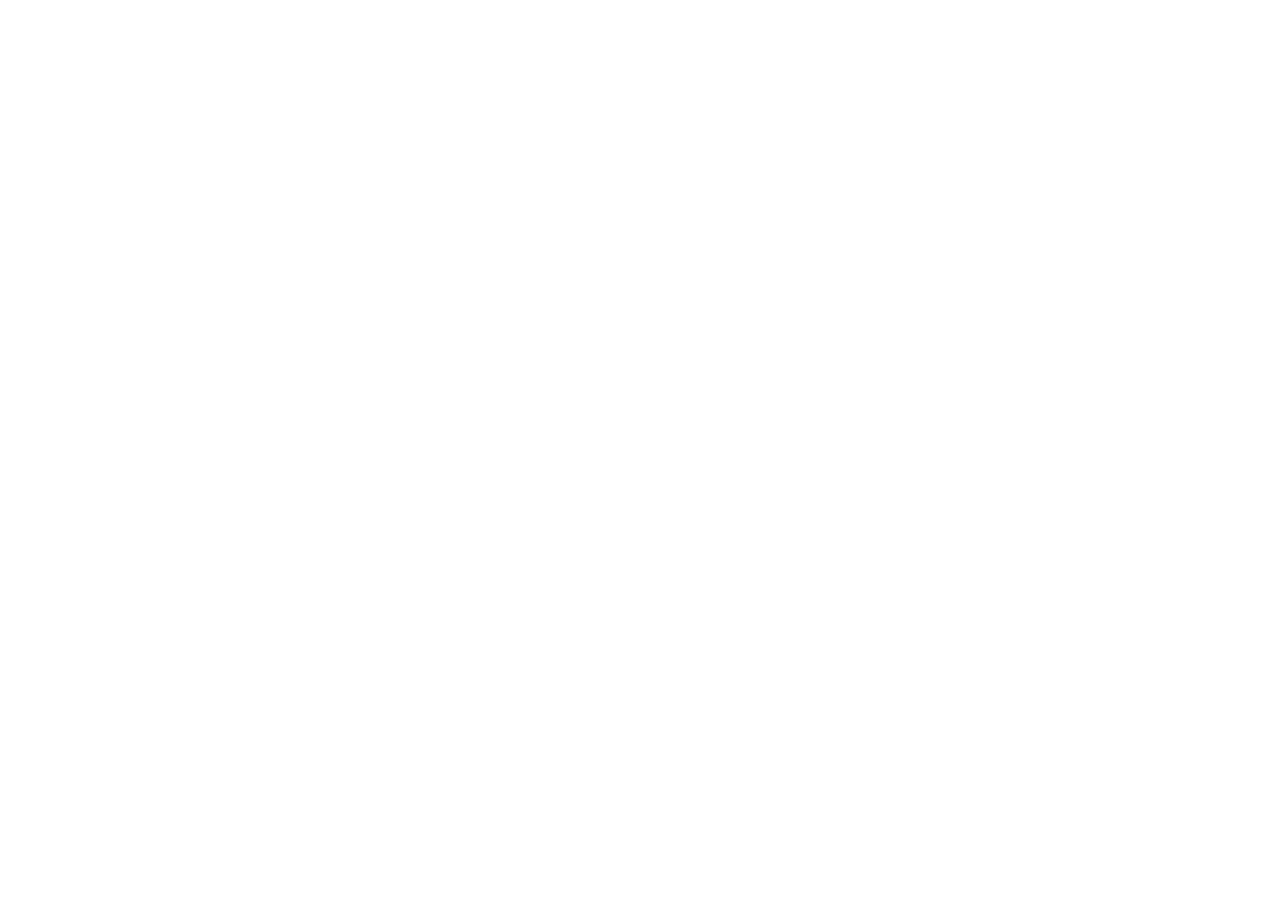
==== index.html @ 0f908fb2 "first commit" ====
<!DOCTYPE html>
<html lang="en">
<head>
    <meta charset="UTF-8">
    <meta name="viewport" content="width=device-width, initial-scale=1.0">
    <title>Week 2 Project</title>
</head>
<body>
    
</body>
</html>
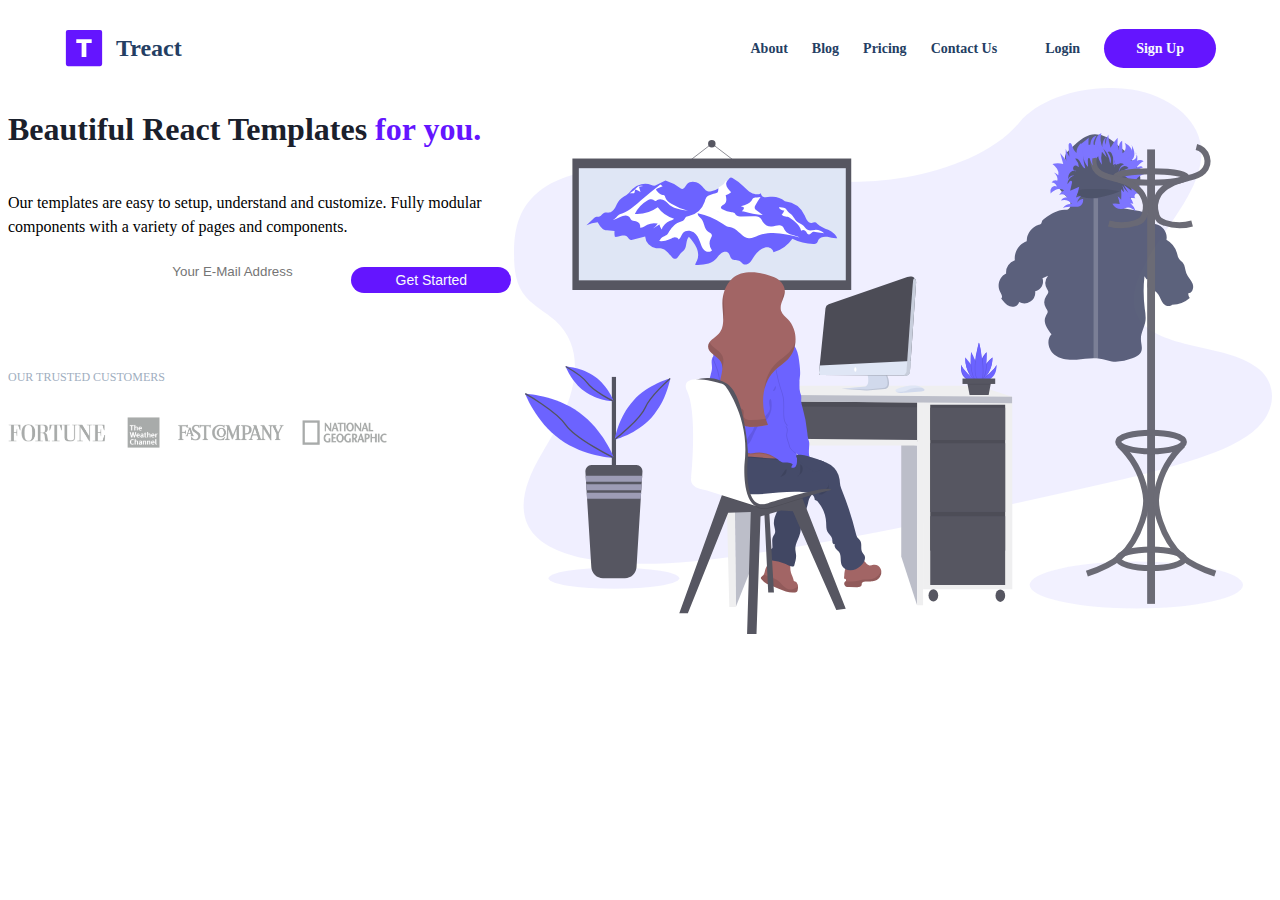
==== commit 3b3aa8f9: "lots of work"" ====
--- a/index.html
+++ b/index.html
@@ -4,8 +4,45 @@
     <meta charset="UTF-8">
     <meta name="viewport" content="width=device-width, initial-scale=1.0">
     <title>Week 2 Project</title>
-</head>
+    <link rel="stylesheet" href="style.css">
 <body>
-    
+<div id="root">
+    <section id="landing">
+        <nav>
+            <div class="nav__container">
+            <a class="logo"><img class="logo__img" src="./assets/Treact.svg">Treact</a>
+            <ul class="nav__links">
+                <li><a href="#" class="nav__link">About</a></li>
+                <li><a href="#" class="nav__link">Blog</a></li>
+                <li><a href="#" class="nav__link">Pricing</a></li>
+                <li><a href="#" class="nav__link">Contact Us</a></li>
+                <li><a href="#" class="nav__link nav__link--log">Login</a></li>
+                <li><a href="#" class="nav__link nav__link--sign">Sign Up</a></li>
+            </ul>
+            </div>
+        </nav>
+        <div class="first__container">
+            <div class="first__container--columns">
+            <div class="first__container-left">
+                <div class="row__one">
+                <h1> Beautiful React Templates <span class="blue-text">for you.</span> </h1>
+                <p class="first__description">  Our templates are easy to setup, understand and customize. Fully modular components with a variety of pages and components.</p>
+                </div>
+                <div class="first__sign-up">
+                <input type="text" placeholder="Your E-Mail Address">
+                <button>Get Started</button>
+                </div>
+                <div class="partners">
+                <p class="customers">OUR TRUSTED CUSTOMERS</p>
+                <img class="brands" src="./assets/customers.png" alt="Our Customers">
+                    </div>
+                </div>
+                <div class="first__container-right">
+                <img class="office" src="./assets/office.svg" alt="Office Graphic">
+                </div>   
+            </div>
+        </div>    
+    </section>
+</div>    
 </body>
 </html>--- a/style.css
+++ b/style.css
@@ -0,0 +1,197 @@
+*{
+    line-height: 24px;
+    text-size-adjust: 100%;
+    tab-size: 4;
+    box-sizing: border-box;
+    border: 0px solid rgb(226, 232, 240);
+}
+
+html{
+    scroll-behavior: smooth;
+}
+
+nav{
+    max-width: 1280px;
+    height: 80px;
+    display: flex;
+}
+
+.blue-text{
+    color: rgb(100, 21, 255) ;
+}
+
+.p{
+    display: block;
+    margin-block-start: 1em;
+    margin-block-end: 1em;
+    margin-inline-start: 0px;
+    margin-inline-end: 0px;
+}
+
+/* NAV BAR */
+
+ .logo{
+    font-size: 24px;
+    font-weight: bold;
+    display: flex;
+    align-items: center;
+    justify-content: space-between;
+    color: rgb(36, 62, 99)
+ }
+
+.logo__img {
+    width: 40px;
+    margin-right: 12px;
+}
+
+ul{
+    display: flex;
+}
+
+li{
+    list-style-type: none;
+}
+
+.nav__container{
+    width: 100%;
+    max-width: 1200px;
+    padding: 0 24px;
+    display: flex;
+    justify-content: space-between;
+    align-items: center;
+    margin: 0 auto;
+}
+
+.nav__link{
+    margin-left: 24px;
+    line-height: 21px;
+    text-decoration: none;
+    font-size: 14px;
+    color: rgb(36, 62, 99);
+    font-weight: bold;
+    padding-bottom: 4px;
+}
+
+.nav__link--log{
+    margin-left: 48px;
+    margin-right: 24px;
+
+}
+
+
+.nav__link--sign{
+    background-color: rgb(100, 21, 255);
+    color: rgb(247, 250, 252);
+    padding: 12px 32px;
+    font-size: 14px;
+    border-radius: 9999px;
+    border: none;
+    margin-left: 0;
+}
+
+/* First Container */
+
+.first__container{
+    position: relative;
+    display: flex;
+
+}
+
+.first__container--columns{
+    margin-left: auto;
+    margin-right: auto;
+    display: flex;
+    max-width: 1280px;
+}
+
+.first__container-left{
+    width: 40%;
+    position: relative;
+    margin-left: auto;
+    margin-right: auto;
+    text-align: left;
+
+}
+
+.row__one{
+    width: 100%;
+    max-width: 1280px;
+    margin: 0 auto;
+    display: flex;
+    flex-direction: column;
+}
+
+h1{
+    font-weight: 700;
+    line-height: 1.25;
+    color: rgb(26, 32, 44);
+}
+
+.first__description{
+    margin-top: 1.25rem;
+    margin-bottom: 1.25rem;
+}
+
+.first__sign-up{
+    position: relative;
+    margin-left: auto;
+    margin-right: auto;
+    max-width: 28rem;
+    text-align: center;
+    border: 1px solid rgb(118, 118, 118,);
+}
+
+.input{
+    width: 100%;
+    border-radius: 9999px;
+    border-width: 2px;
+    padding-left: 2rem;
+    font-weight: 500;
+}
+
+button{
+    background-color: rgb(100, 21, 255);
+    color: rgb(247, 250, 252);
+    font-size: 14px;
+    border-radius: 9999px;
+    position: absolute;
+    margin-top: .5rem;
+    margin-bottom: .5rem;
+    width: 10rem;
+}
+
+.partners{
+    text-align: left;
+    margin-top: 5rem;
+}
+
+.customers{
+    font-size: .75rem;
+    color: rgb(160, 174, 192);
+}
+
+.brands{
+    margin-top: 1rem;
+    width: 75%;
+    opacity: .5;
+    max-width: 1280px;
+    height: auto;
+}
+
+.first__container-right{
+    width: 60%;
+    position: relative;
+    display: flex;
+    flex-direction: column;
+    justify-content: center;
+}
+
+.office{
+    width: 100%;
+    align-items: center;
+    justify-content: flex-end;
+}
+
+
+/*  FEATURES */
+
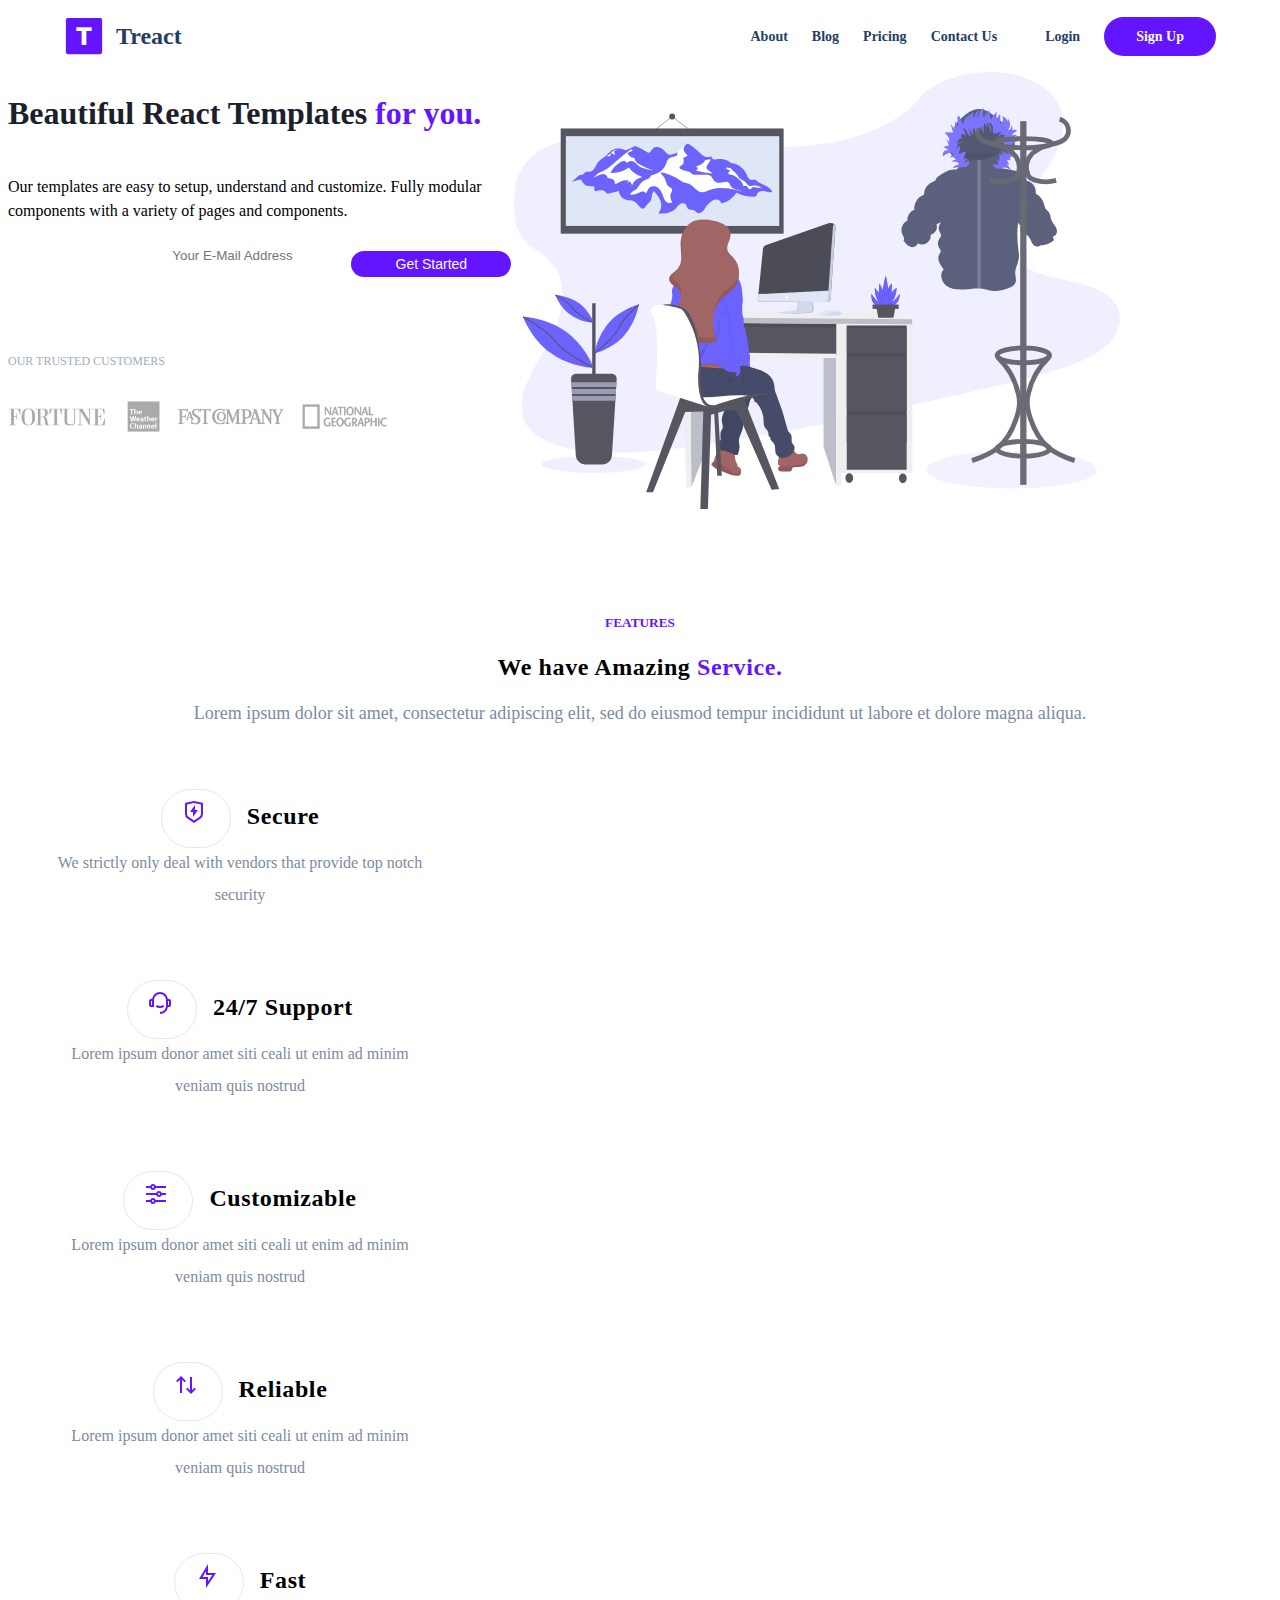
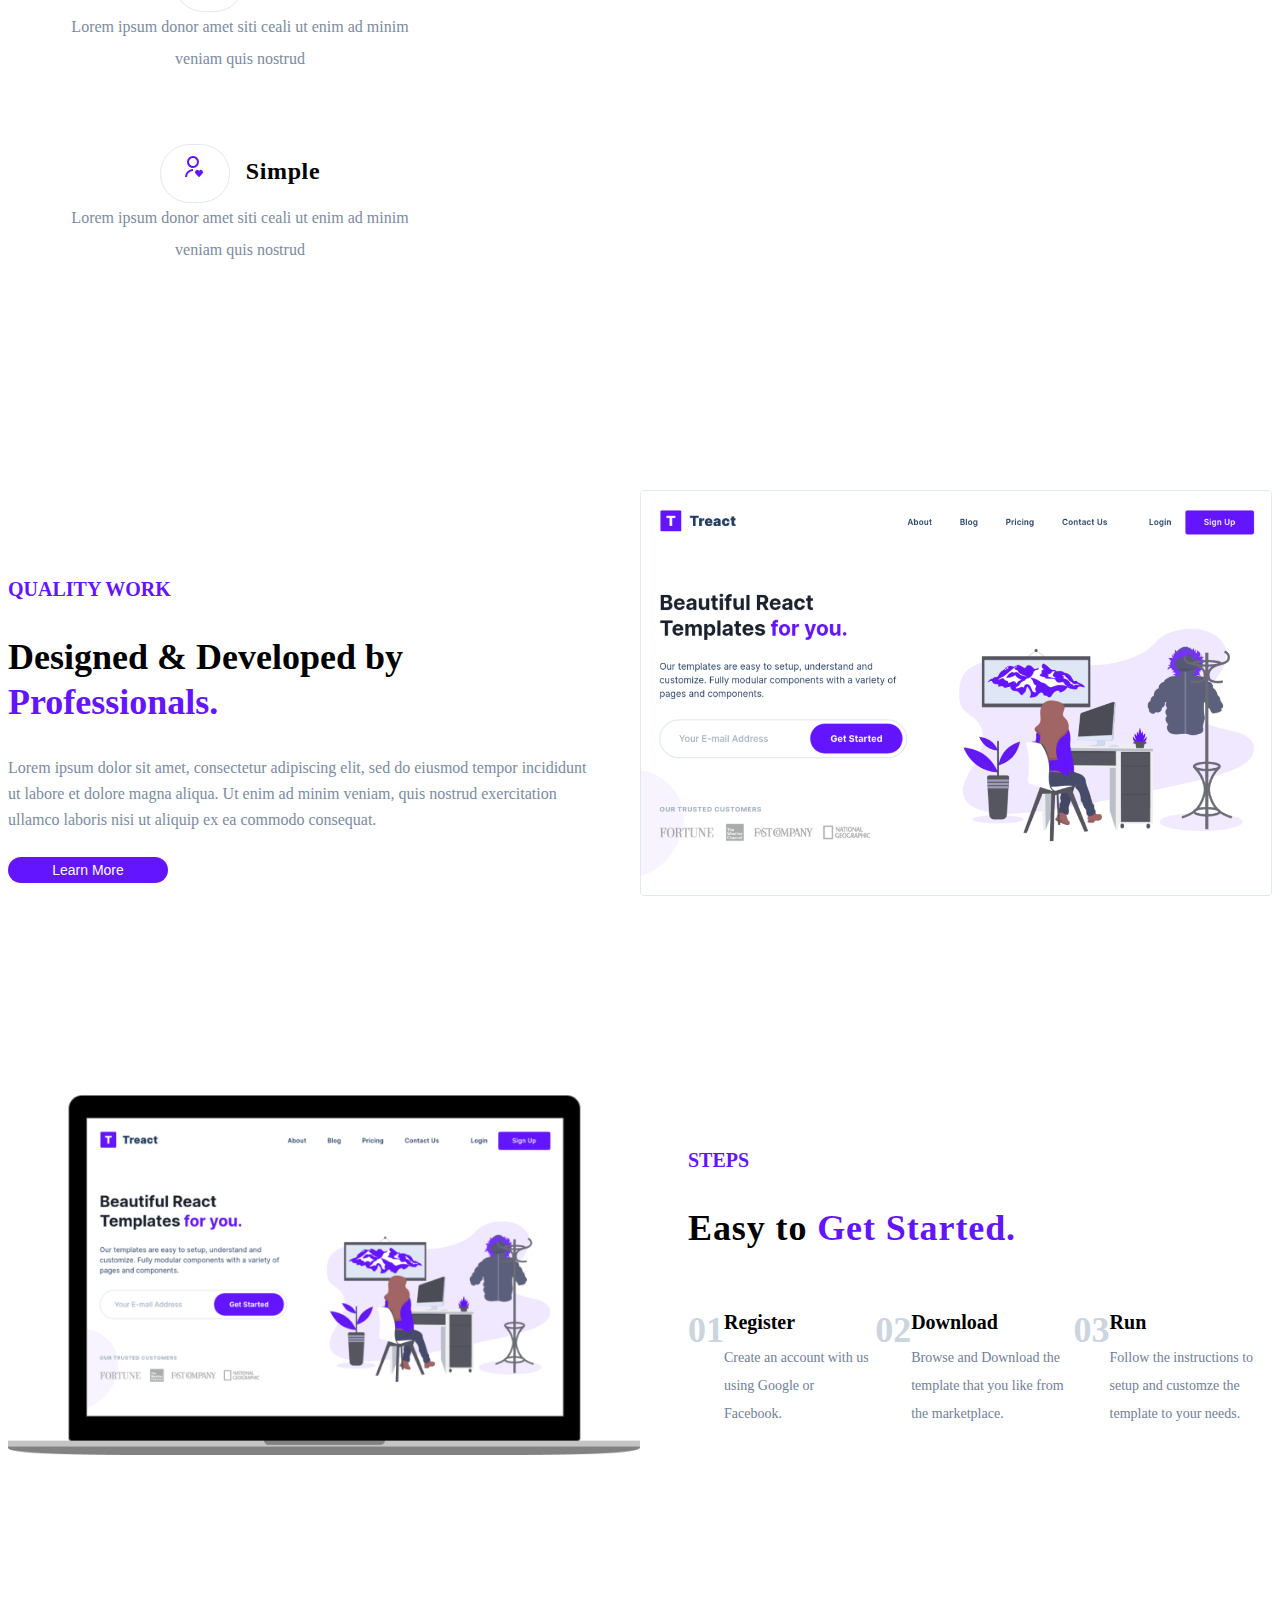
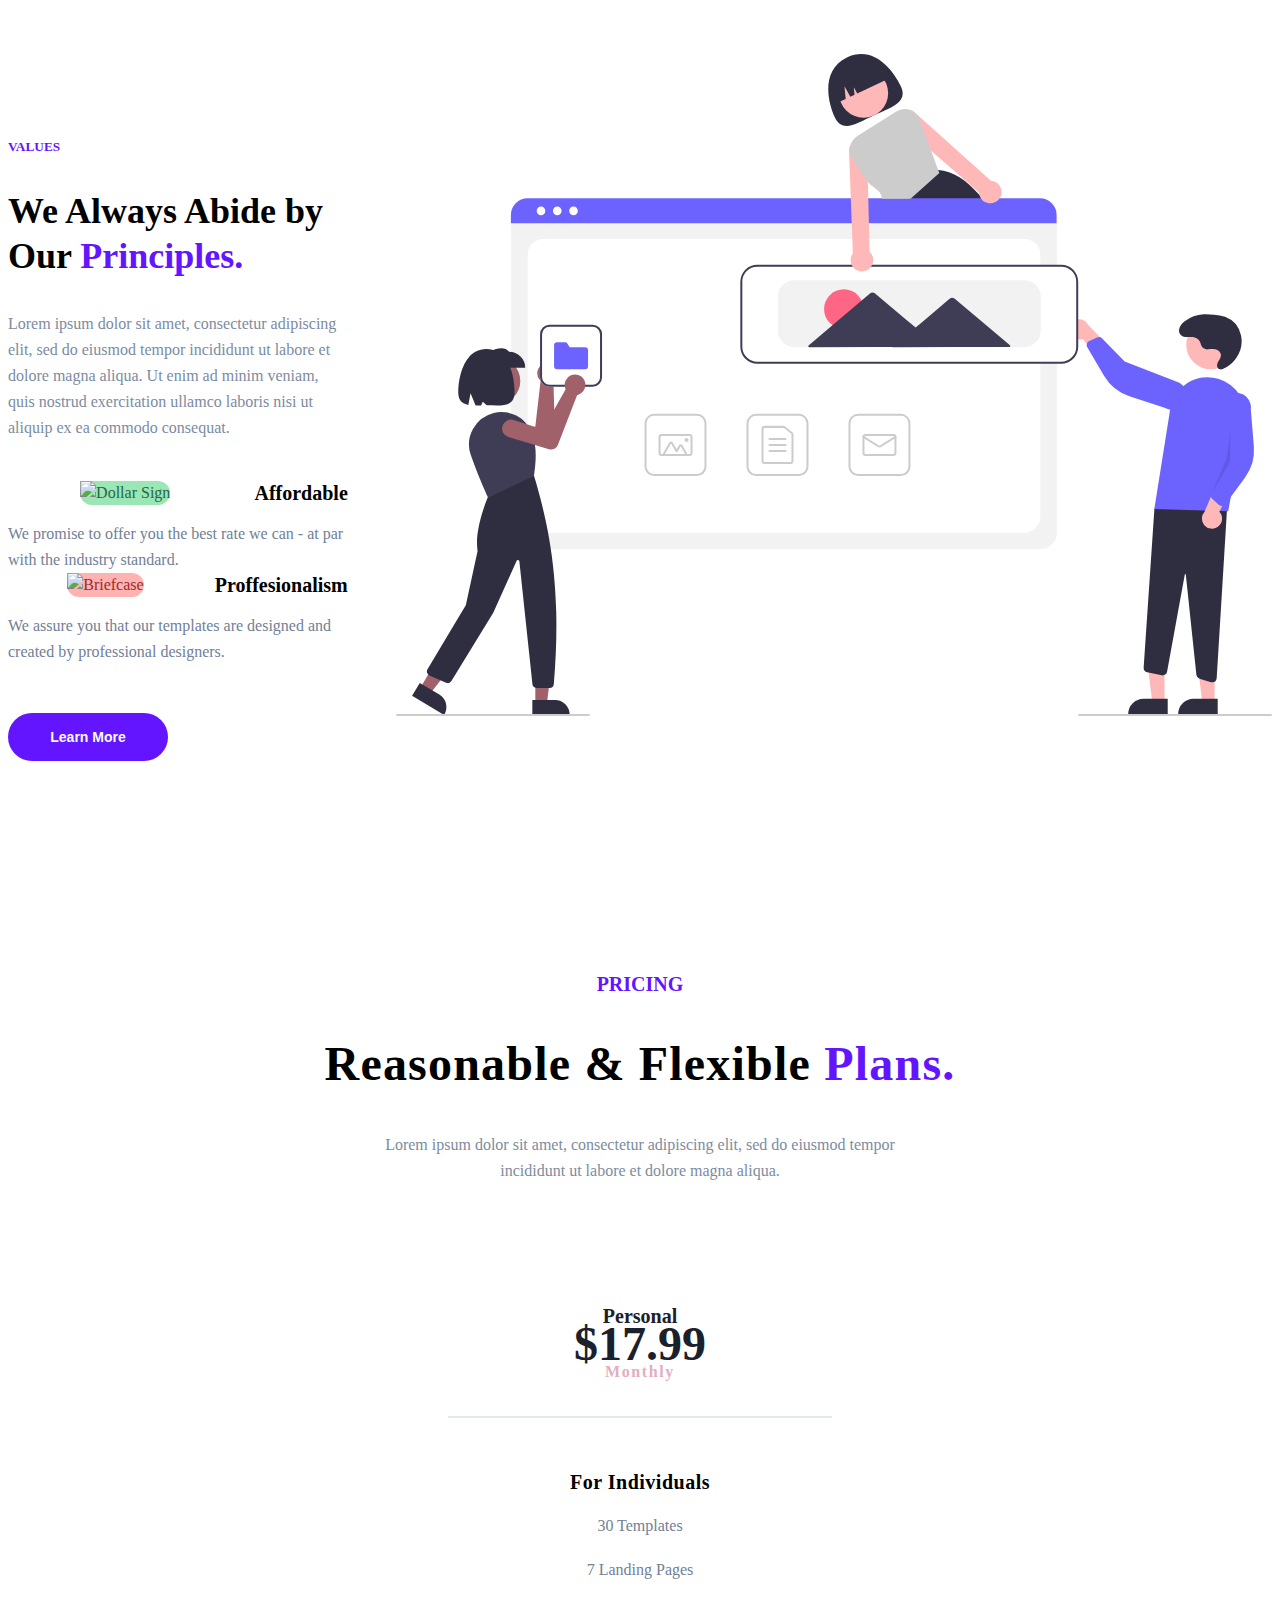
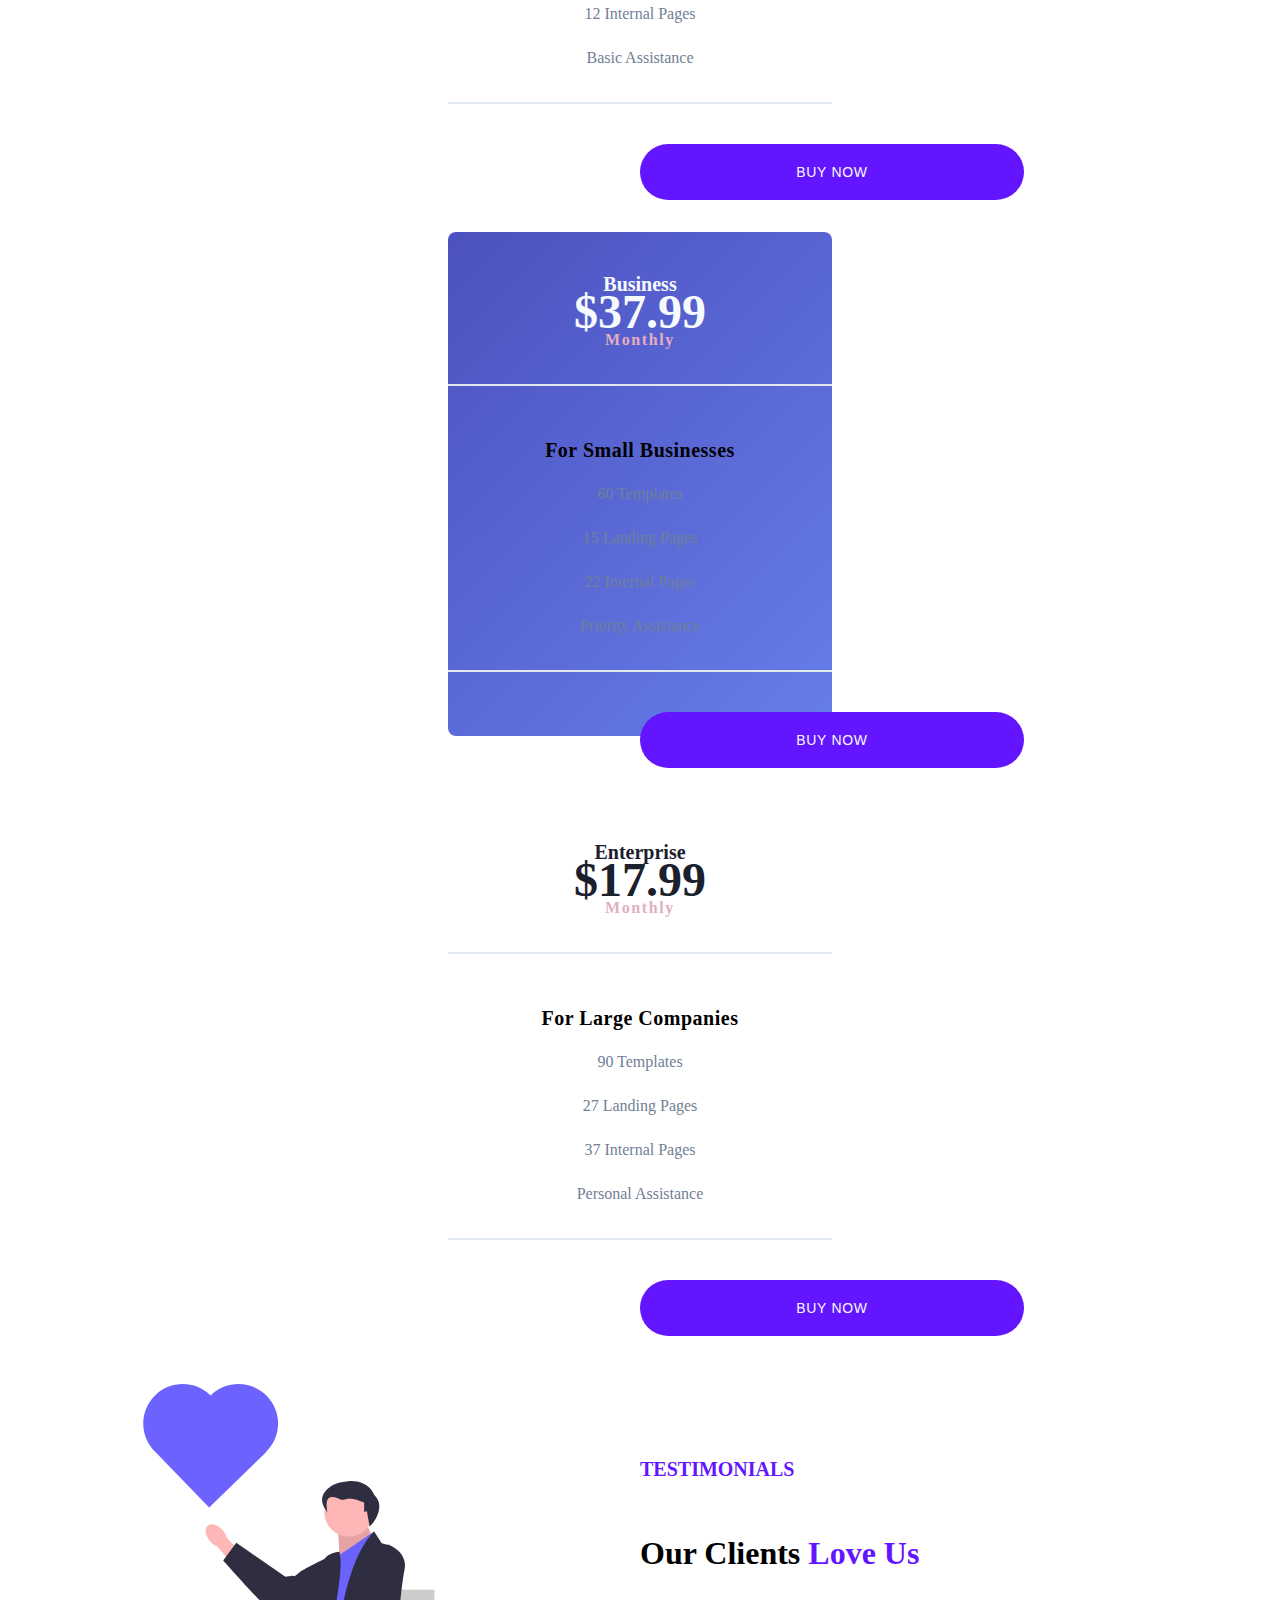
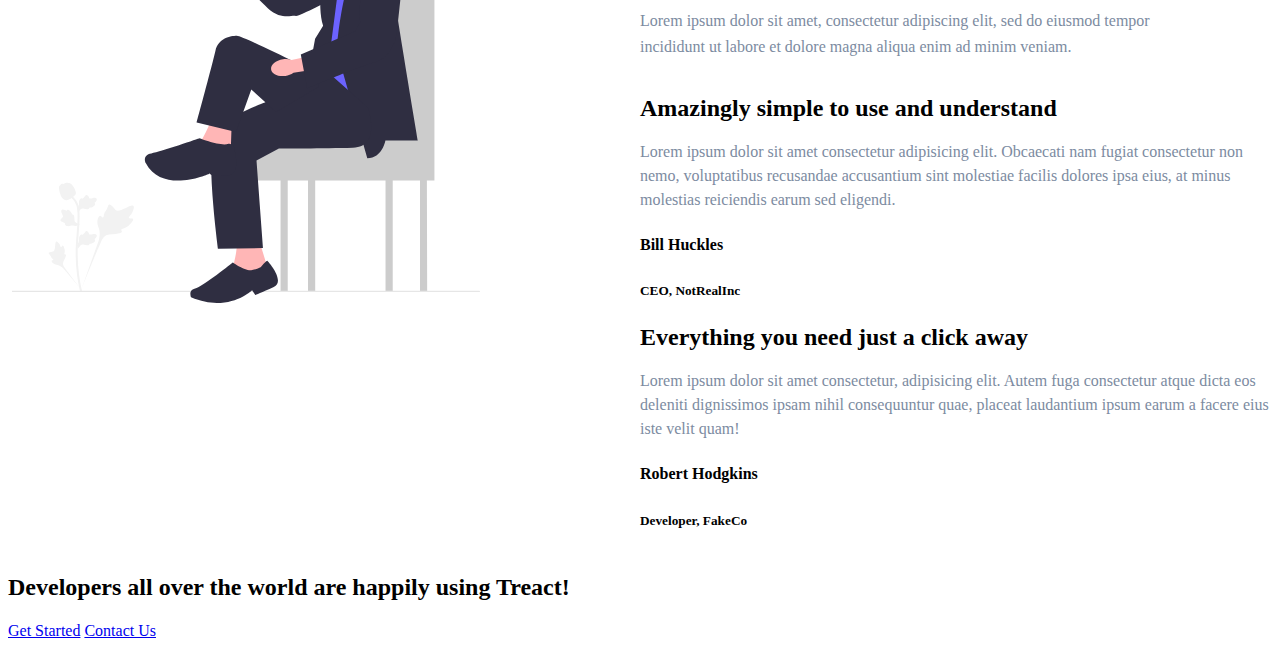
==== commit 68d97db2: "first-commit" ====
--- a/index.html
+++ b/index.html
@@ -5,6 +5,7 @@
     <meta name="viewport" content="width=device-width, initial-scale=1.0">
     <title>Week 2 Project</title>
     <link rel="stylesheet" href="style.css">
+    <script src="https://kit.fontawesome.com/c8e4d183c2.js" crossorigin="anonymous"></script>
 <body>
 <div id="root">
     <section id="landing">
@@ -21,7 +22,8 @@
             </ul>
             </div>
         </nav>
-        <div class="first__container">
+    </section>    
+    <div class="first__container">
             <div class="first__container--columns">
             <div class="first__container-left">
                 <div class="row__one">
@@ -36,13 +38,319 @@
                 <p class="customers">OUR TRUSTED CUSTOMERS</p>
                 <img class="brands" src="./assets/customers.png" alt="Our Customers">
                     </div>
-                </div>
-                <div class="first__container-right">
+            </div>
+            <div class="first__container-right">
                 <img class="office" src="./assets/office.svg" alt="Office Graphic">
-                </div>   
-            </div>
-        </div>    
-    </section>
+            </div>   
+            </div>
+        </div>   
+    <div class="features">
+            <div class="second__container">
+                <div class="second__container--columns">
+                    <h5 class="feat">FEATURES</h5>
+                    <h2 class="service">We have Amazing <span class="blue-text">Service.</span></h2>
+                    <p class="feat__desc">Lorem ipsum dolor sit amet, consectetur adipiscing elit, sed do eiusmod tempur incididunt ut labore et dolore magna aliqua. </p>
+                    <div class="second__container--vertical-spacer"></div>
+                    <div class="second__container--column">
+                        <div class="second__container--card">
+                            <span class="imgContainer">
+                                <img src="./assets/shield.svg">
+                            </span>
+                            <span class="txtContainer">
+                                <span class="title">Secure</span>
+                                <p class="description">
+                                    We strictly only deal with vendors that provide top notch security
+                                </p>
+                            </span>
+                        </div>
+                    </div>    
+                    <div class="second__container--column">
+                        <div class="second__container--card">
+                            <span class="imgContainer">
+                                <img src="./assets/support.svg">
+                            </span>
+                            <span class="txtContainer">
+                                <span class="title">24/7 Support</span>
+                                <p class="description">
+                                    Lorem ipsum donor amet siti ceali ut enim ad minim veniam quis nostrud
+                                 </p>
+                            </span>
+                        </div>
+                    </div>
+                    <div class="second__container--column">    
+                        <div class="second__container--card">
+                            <span class="imgContainer">
+                                <img src="./assets/icon.svg">
+                            </span>
+                            <span class="txtContainer">
+                                <span class="title">Customizable</span>
+                                <p class="description">
+                                    Lorem ipsum donor amet siti ceali ut enim ad minim veniam quis nostrud
+                                 </p>
+                            </span>
+                        </div>
+                    </div>
+                    <div class="second__container--column">
+                        <div class="second__container--card">
+                            <span class="imgContainer">
+                                <img src="./assets/reliable.svg">
+                            </span>
+                            <span class="txtContainer">
+                                <span class="title">Reliable</span>
+                                <p class="description">
+                                    Lorem ipsum donor amet siti ceali ut enim ad minim veniam quis nostrud
+                                 </p>
+                            </span>
+                        </div>
+                    </div>
+                    <div class="second__container--column">    
+                        <div class="second__container--card">
+                            <span class="imgContainer">
+                                <img src="./assets/fast.svg">
+                            </span>
+                            <span class="txtContainer">
+                                <span class="title">Fast</span>
+                                <p class="description">
+                                    Lorem ipsum donor amet siti ceali ut enim ad minim veniam quis nostrud
+                                 </p>
+                            </span>
+                        </div>
+                    </div>
+                    <div class="second__container--column">
+                        <div class="second__container--card">
+                            <span class="imgContainer">
+                                <img src="./assets/simple.svg">
+                            </span>
+                            <span class="txtContainer">
+                                <span class="title">Simple</span>
+                                <p class="description">
+                                    Lorem ipsum donor amet siti ceali ut enim ad minim veniam quis nostrud
+                                 </p>
+                            </span>
+                        </div>
+                    </div>
+            </div>
+        </div> 
+    </div>
+    <div class="third__container">
+        <div class="third__container--columns">
+            <div class="third__container--img--wrapper">
+                <img src="/assets/screen.png" class="third__container--img">
+            </div>
+            <div class="third__container--text">
+                <div class="third__column--text-content">
+                    <h5 class="work">QUALITY WORK</h5>
+                    <h2 class="designed">Designed & Developed by <span class="prof">Professionals.</span></h2>
+                    <p class="work__para">
+                        Lorem ipsum dolor sit amet, consectetur adipiscing elit, sed do eiusmod tempor incididunt ut labore et dolore magna aliqua. Ut enim ad minim veniam, quis nostrud exercitation ullamco laboris nisi ut aliquip ex ea commodo consequat.
+                    </p>
+                    <button class="work__button">Learn More</button>
+                </div>
+            </div>
+        </div>
+    </div>
+ <div class="fourth__container">
+    <div class="fourth__container--columns">
+        <div class="fourth__container--img--wrapper">
+            <img src="/assets/build.png" class="fourth__container--img">
+        </div>
+        <div class="fourth__container--text">
+            <div class="fourth__container--text-content">
+                <h5 class="steps">STEPS</h5>
+                <h2 class="started">Easy to <span class="get">Get Started.</span></h2>
+                <ul class="step__list">
+                    <li class="step__list-info">
+                        <div class="step__number">01</div>
+                        <div class="step__text">
+                            <div class="step__heading">Register</div>
+                            <p class="step__desc"> Create an account with us using Google or Facebook. 
+                            </p>
+                        </div>
+                    </li>
+                    <li class="step__list-info">
+                        <div class="step__number">02</div>
+                        <div class="step__text">
+                            <div class="step__heading">Download</div>
+                            <p class="step__desc"> Browse and Download the template that you like from the marketplace.
+                            </p>
+                        </div>
+                    </li>
+                    <li class="step__list-info">
+                        <div class="step__number">03</div>
+                        <div class="step__text">
+                            <div class="step__heading">Run</div>
+                            <p class="step__desc"> Follow the instructions to setup and customze the template to your needs.
+                            </p>
+                        </div>
+                    </li>
+                </ul>
+            </div>
+        </div>
+    </div>
+ </div>
+ <div class="fifth__container">
+    <div class="fifth__container--columns">
+        <div class="fifth__container--img--wrapper">
+            <div class="fifth__container--img">
+                <img src="./assets/website.svg" alt="Prototype App Layout">
+            </div>
+        </div>
+        <div class="fifth__container--text">
+            <div class="fifth__container--text-info">
+                <h5 class="value">VALUES</h5>
+                <h2 class="principles">We Always Abide by Our <span class="prin">Principles.</span></h2>
+                <p class="value__info">Lorem ipsum dolor sit amet, consectetur adipiscing elit, sed do eiusmod tempor incididunt ut labore et dolore magna aliqua. Ut enim ad minim veniam, quis nostrud exercitation ullamco laboris nisi ut aliquip ex ea commodo consequat.</p>
+                <div class="fifth__container--text-rows">
+                    <div class="affordable">
+                        <div class="affordable__bar">
+                            <div class="affordable__logo">
+                             <img src="" alt="Dollar Sign">
+                            </div>
+                          <div class="affordable__header">
+                            Affordable
+                          </div>
+                        </div>                   
+                        <div class="affordable__para">
+                        We promise to offer you the best rate we can - at par with the industry standard.
+                        </div>
+                    </div>
+                    <div class="professionalism">
+                        <div class="prof__bar">
+                            <div class="prof__logo">
+                             <img src="" alt="Briefcase">
+                            </div>
+                          <div class="prof__header">
+                            Proffesionalism
+                          </div>
+                        </div>                   
+                        <div class="prof__para">
+                        We assure you that our templates are designed and created by professional designers.
+                        </div>
+                    </div>
+                </div>
+                <a href="https://treact.owaiskhan.me/#"><button class="learn">Learn More</button></a>
+            </div>
+            </div>
+        </div>
+    </div>
+    <div class="sixth__container">
+        <div class="sixth__container--text">
+            <div class="sixth__container--header">
+                <h5 class="pricing">PRICING</h5>
+                <h2 class="plan">Reasonable & Flexible <span class="plans">Plans.</span></h2>
+                <p class="pricing__para">Lorem ipsum dolor sit amet, consectetur adipiscing elit, sed do eiusmod tempor incididunt ut labore et dolore magna aliqua.</p>
+            </div>
+            <div class="sixth__container--boxes">
+                <div class="sixth__container--personal">
+                    <div class="personal--highlight"></div>
+                    <div class="personal--price">
+                        <span class="name">Personal</span>
+                        <span class="price">$17.99</span>
+                        <span class="duration">Monthly</span>
+                    </div>
+                    <div class="personal--plan">
+                        <span class="feature mainFeature">For Individuals</span>
+                        <span class="feature">30 Templates</span>
+                        <span class="feature">7 Landing Pages</span>
+                        <span class="feature">12 Internal Pages</span>
+                        <span class="feature">Basic Assistance</span>
+                    </div>
+                    <div class="personal--buy">
+                    <button class="buy-now">BUY NOW</button>
+                    </div>
+                </div>
+                <div class="sixth__container--business">
+                    <div class="business--price">
+                        <span class="name">Business</span>
+                        <span class="price">$37.99</span>
+                        <span class="duration">Monthly</span>
+                    </div>
+                    <div class="business--plan">
+                        <span class="feature mainFeature">For Small Businesses</span>
+                        <span class="feature">60 Templates</span>
+                        <span class="feature">15 Landing Pages</span>
+                        <span class="feature">22 Internal Pages</span>
+                        <span class="feature">Priority Assistance</span>
+                    </div>
+                    <div class="business--buy">
+                    <button class="buy-now">BUY NOW</button>
+                    </div>
+                </div>
+                <div class="sixth__container--enterprise">
+                    <div class="enterprise--highlight"></div>
+                    <div class="enterprise--price">
+                        <span class="name">Enterprise</span>
+                        <span class="price">$17.99</span>
+                        <span class="duration">Monthly</span>
+                    </div>
+                    <div class="enterprise--plan">
+                        <span class="feature mainFeature">For Large Companies</span>
+                        <span class="feature">90 Templates</span>
+                        <span class="feature">27 Landing Pages</span>
+                        <span class="feature">37 Internal Pages</span>
+                        <span class="feature">Personal Assistance</span>
+                    </div>
+                    <div class="enterprise--buy">
+                    <button class="buy-now">BUY NOW</button>
+                    </div>
+                </div>
+            </div>
+        </div>
+    </div>
+    <div class="seventh__container">
+        <div class="seventh__container--img-wrapper">
+            <img class="seventh__container--img" src="./assets/client.svg" alt="Client Support">
+        </div>
+        <div class="seventh__container--text">
+            <div class="seventh__container--header">
+                <h5 class="testimonials">TESTIMONIALS</h5>
+                <h2 class="our">Our Clients <span class="love">Love Us</span></h2>
+                <p class="seventh__container-para">Lorem ipsum dolor sit amet, consectetur adipiscing elit, sed do eiusmod tempor incididunt ut labore et dolore magna aliqua enim ad minim veniam.</p>
+            </div>
+            <div class="seventh__contianer--reviews">
+                    <div class="first_review">
+                        <div class="stars">
+                            <i class="fas fa-star"></i>
+                            <i class="fas fa-star"></i>
+                            <i class="fas fa-star"></i>
+                            <i class="fas fa-star"></i>
+                            <i class="fas fa-star"></i>
+                        </div>
+                        <h2 class="brief">Amazingly simple to use and understand</h2>
+                        <p class="review__desc"> Lorem ipsum dolor sit amet consectetur adipisicing elit. Obcaecati nam fugiat consectetur non nemo, voluptatibus recusandae accusantium sint molestiae facilis dolores ipsa eius, at minus molestias reiciendis earum sed eligendi.</p>
+                        <div class="reviewer">
+                            <h4 class="client-name">Bill Huckles</h4>
+                            <h5 class="client-job">CEO, NotRealInc</h5>
+                        </div>
+                    </div>
+                    <div class="second_review">
+                        <div class="stars">
+                            <i class="fas fa-star"></i>
+                            <i class="fas fa-star"></i>
+                            <i class="fas fa-star"></i>
+                            <i class="fas fa-star"></i>
+                            <i class="fas fa-star"></i>
+                        </div>
+                        <h2 class="brief">Everything you need just a click away</h2>
+                        <p class="review__desc"> Lorem ipsum dolor sit amet consectetur, adipisicing elit. Autem fuga consectetur atque dicta eos deleniti dignissimos ipsam nihil consequuntur quae, placeat laudantium ipsum earum a facere eius iste velit quam!</p>
+                        <div class="reviewer">
+                            <h4 class="client-name">Robert Hodgkins</h4>
+                            <h5 class="client-job">Developer, FakeCo</h5>
+                        </div>
+                    </div>
+            </div>
+        </div>
+    </div>
+    <div class="final__container">
+        <div class="big-box">
+            <div class="big-box-row">
+            <h2 class="closer">Developers all over the world are happily using Treact!</h2>
+            <a href="https://treact.owaiskhan.me/" class="starting">Get Started</a>
+            <a href="https://treact.owaiskhan.me/" class="contact">Contact Us</a>
+            </div>
+        </div>
+    </div>
+ </div>
 </div>    
 </body>
 </html>--- a/style.css
+++ b/style.css
@@ -6,14 +6,20 @@
     border: 0px solid rgb(226, 232, 240);
 }
 
+.root{
+    min-height: 100vh;
+    overflow: hidden;
+    padding: 2rem;
+    color: rgb;
+}
 html{
     scroll-behavior: smooth;
 }
 
-nav{
+.landing{
     max-width: 1280px;
     height: 80px;
-    display: flex;
+    margin: 0 auto;
 }
 
 .blue-text{
@@ -28,7 +34,22 @@
     margin-inline-end: 0px;
 }
 
+.img{
+    display: block;
+}
+
+.h5{
+    font-size: 20px;
+}
+
 /* NAV BAR */
+
+.nav{
+    display: flex;
+    justify-content: space-between;
+    align-items: center;
+    padding-bottom: 8px;
+}
 
  .logo{
     font-size: 24px;
@@ -94,7 +115,7 @@
 .first__container{
     position: relative;
     display: flex;
-
+    padding-top: 8px;
 }
 
 .first__container--columns{
@@ -107,10 +128,7 @@
 .first__container-left{
     width: 40%;
     position: relative;
-    margin-left: auto;
-    margin-right: auto;
-    text-align: left;
-
+    flex-direction: column;
 }
 
 .row__one{
@@ -187,7 +205,7 @@
 }
 
 .office{
-    width: 100%;
+    width: 80%;
     align-items: center;
     justify-content: flex-end;
 }
@@ -195,3 +213,730 @@
 
 /*  FEATURES */
 
+.second__container{
+position: relative;
+padding: 80px 0;
+}
+
+.second__container--columns{
+   width: 100%;
+   max-width: 1200px;
+   margin: 0 auto;
+}
+
+.feat{
+    margin-bottom: 1rem;
+    font-weight: 700;
+    letter-spacing: .1em,;
+    text-align: center;
+    color: rgb(100, 21, 255);
+}
+
+.service{
+    width: 100%;
+    text-align: center;
+    font-weight: 900;
+    letter-spacing: .025em;
+}
+
+.feat__desc{
+    width: 100%;
+    text-align: center;
+    font-size: 1.125rem;
+    color: rgb(124, 139, 161);
+    margin-top: 1rem;
+    font-weight: 500;
+    line-height: 1.625;
+}
+
+.second__container--vertical-spacer{
+    margin-top: 2.5rem;
+    width: 100%;
+}
+
+.second__container--column{
+    display: flex;
+    flex-wrap: wrap;
+}
+
+.second__container--card{
+    width: calc(100%/3);
+    flex-direction: column;
+    align-items: center;
+    padding: 2rem .5rem;
+    text-align: center;
+}
+
+.imgContainer{
+    flex-shrink: 0;
+    border-radius: 9999px;
+    border-width: 1px;
+    padding: 1.25rem;
+    text-align: center;
+}
+
+.img{
+    height: 1.25rem;
+    width: 1.25rem;
+}
+
+.title{
+    margin-top: 1rem;
+    font-size: 1.5rem;
+    font-weight: 700;
+    line-height: 1;
+    letter-spacing: .025em;
+}
+.txtContainer{
+    margin-left: 1rem;
+    margin-top: .5rem;
+}
+
+.description{
+    font-weight: 500;
+    line-height: 2;
+    color: rgb(124, 139, 161);
+}
+
+/* QUALITY WORK */
+
+.third__container{
+    position: relative;
+}
+
+.third__container--columns{
+    flex-direction: row;
+    padding-top: 6rem;
+    padding-bottom: 6rem;
+    margin-left: auto;
+    margin-right: auto;
+    display: flex;
+    max-width: 1280px;
+    align-items: center;
+    justify-content: space-between;
+}
+
+.third__container--img--wrapper{
+    width: 50%;
+    position: relative;
+    flex-shrink: 0;
+    margin-left: 0px;
+    margin-right: 0px;
+    max-width: none;
+}
+
+.third__container--img{
+    border-radius: .25rem;
+    border-width: 1px;
+    max-width: 100%;
+    height: auto;
+}
+
+.third__container--text{
+    order: -9999;
+    margin-right: 3rem;
+    margin-top: 0px;
+    width: 50%;
+    margin-left: 0px;
+    max-width: none;
+}
+
+.third__column--text-content{
+    text-align: left;
+}
+
+.work{
+    font-size: 20px;
+    font-weight: 700;
+    color: rgb(100, 21, 255);
+}
+
+.designed{
+    font-size: 2.25rem;
+    margin-top: 1rem;
+    font-weight: 900;
+    line-height: 1.25;
+}
+
+.prof{
+    color: rgb(100, 21, 255);
+}
+
+.work__para{
+    font-size: 1rem;
+    margin-top: 1rem;
+    font-weight: 500;
+    line-height: 1.625;
+    color: rgb(124, 139, 161);
+}
+
+/* STEPS */
+
+.fourth__container{
+    position: relative;
+}
+
+.fourth__container--columns{
+    flex-direction: row;
+    padding-top: 6rem;
+    padding-bottom: 6rem;
+    margin-left: auto;
+    margin-right: auto;
+    display: flex;
+    max-width: 1280px;
+    align-items: center;
+    justify-content: space-between;
+}
+
+.fourth__container--img--wrapper{
+    width: 50%;
+    position: relative;
+    flex-shrink: 0;
+    margin-left: 0px;
+    margin-right: 0px;
+    min-width: none;
+}
+
+.fourth__container--img{
+    border-radius: .25rem;
+    max-width: 100%;
+    height: auto;
+}
+
+.fourth__container--text{
+    order: 9999;
+    margin-left: 3rem;
+    margin-top: 0px;
+    width: 50%;
+    margin-right: 0px;
+    min-width: none;
+}
+
+.fourth__container--text-content{
+    text-align: left;
+}
+
+.steps{
+    font-weight: 700;
+    color: rgb(100, 21, 255);
+    font-size: 20px;
+}
+
+.started{
+    font-size: 2.25rem;
+    margin-top: 1rem;
+    font-weight: 900;
+    line-height: 1.25;
+    letter-spacing: .025em;
+}
+
+.get{
+    color: rgb(100, 21, 255);
+}
+
+.step__list{
+    margin-top: 3rem;
+    list-style: none;
+    margin: 0px;
+    padding: 0px;
+}
+
+.step__list-info{
+    flex-direction: row;
+    align-items: flex-start;
+    margin-top: 2rem;
+    display: flex;
+}
+
+.step__number{
+    font-size: 2.25rem;
+    font-weight: 600;
+    line-height: 1;
+    color: rgb(203 213 224);
+}
+
+.step__heading{
+    font-size: 1.25rem;
+    font-weight: 600;
+    line-height: 1;
+}
+
+.step__desc{
+    margin-top: .75rem;
+    max-width: 20rem;
+    font-size: .875rem;
+    font-weight: 500;
+    line-height: 2;
+    color: rgb(113 128 150);
+}
+
+/* VALUES */
+
+.fifth__container{
+    position: relative;
+}
+
+.fifth__container--columns{
+    flex-direction: row;
+    padding-top: 6rem;
+    padding-bottom: 6rem;
+    margin-left: auto;
+    margin-right: auto;
+    display: flex;
+    max-width: 1280px;
+    align-items: center;
+    justify-content: space-between;
+}
+
+.fifth__container__img--wrapper{
+    width: 40%;
+    flex-shrink: 0;
+    margin-left: 0px;
+    margin-right: 0px;
+}
+
+.fifth__container__img{
+    border-radius: .25rem;
+    max-width: 25%;
+    height: auto;
+}
+
+.fifth__container--text{
+    order: -9999;
+    margin-right: 3rem;
+    margin-top: 0px;
+    width: 50%;
+}
+
+.fifth__container--text-info{
+    text-align: left;
+}
+
+.value{
+    font-weight: 700;
+    color: rgb(100, 21, 255);
+}
+
+.principles{
+    font-size: 2.25rem;
+    font-weight: 900;
+    line-height: 1.25;
+}
+.prin{
+    color: rgb(100, 21, 255);
+}
+
+.value__info{
+    text-align: left;
+    font-size: 1rem;
+    margin-top: 2rem;
+    font-weight: 500;
+    line-height: 1.625;
+    color: rgb(124, 139, 161);
+}
+
+.affordable{
+    margin-top: 2.5rem;
+    display: flex;
+    flex-direction: column;
+}
+
+.affordable__bar{
+    display: flex;
+    align-items: center;
+}
+
+.affordable__logo{
+    background-color: rgb(154, 230, 180);
+    color: rgb(39, 103, 73);
+    margin-left: auto;
+    margin-right: auto;
+    display: inline-block;
+    flex-shrink: 0;
+    text-align: center;
+    border-radius: 9999px;
+    border-width: 0px;
+}
+
+.affordable__header{
+    margin-left: .75rem;
+    font-size: 1.25rem;
+    font-weight: 700;
+}
+
+.affordable__para{
+    margin-top: 1rem;
+    line-height: 1.625;
+    color: rgb(113 128 150);
+}
+
+.proffesionalism{
+    margin-top: 2.5rem;
+    display: flex;
+    flex-direction: column;
+}
+
+.prof__bar{
+    display: flex;
+    align-items: center;
+}
+
+.prof__logo{
+    background-color: rgb(254, 178, 178);
+    color: rgb(155 44 44);
+    margin-left: auto;
+    margin-right: auto;
+    display: inline-block;
+    flex-shrink: 0;
+    text-align: center;
+    border-radius: 9999px;
+    border-width: 0px;
+}
+
+.prof__header{
+    margin-left: .75rem;
+    font-size: 1.25rem;
+    font-weight: 700;
+}
+
+.prof__para{
+    margin-top: 1rem;
+    line-height: 1.625;
+    color: rgb(113 128 150);
+}
+
+.learn{
+    margin-top: 3rem;
+    display: inline-block;
+    font-size: .875rem;
+    border-radius: 9999px;
+    border-color: rgb(100, 21, 255);
+    padding: .75rem 2rem;
+    font-weight: 700;
+    color: rgb(247, 250, 252);
+}
+
+/* PRICING */
+
+.sixth__container{
+    position: relative;
+}
+
+.sixth__container--text{
+    margin-left: auto;
+    margin-right: auto;
+    max-width: 1280px;
+    padding-top: 5rem;
+    padding-bottom: 5rem;
+}
+
+.sixth__container--header{
+    margin-top: 2.5rem;
+    display: flex;
+    flex-direction: column;
+    align-items: center;
+    text-align: center;
+}
+
+.pricing{
+    margin-bottom: 1rem;
+    font-weight: 700;
+    color: rgb(100, 21, 255);
+    font-size: 20px;
+}
+
+.plan{
+    width: 100%;
+    font-size: 3rem;
+    font-weight: 900;
+    letter-spacing: .025em;
+}
+.plans{
+    color: rgb(100, 21, 255);
+}
+.pricing__para{
+    width: 100%;
+    font-size: 1rem;
+    max-width: 36rem;
+    font-weight: 500;
+    line-height: 1.625;
+    color: rgb(124, 139, 161);
+}
+
+.sixth__container--boxes{
+    position: relative;
+    display: flex;
+    flex-direction: column;
+    align-items: center;
+    justify-content: center;
+}
+
+.sixth__container--personal{
+    position: relative;
+    margin-top: 4rem;
+    display: flex;
+    width: 100%;
+    max-width: 24rem;
+    flex-direction: column;
+    border-radius: .5rem;
+    border-color: rgb(255, 255, 255);
+    padding-left: 2rem;
+    padding-right: 2rem;
+    padding-top: .5rem;
+    text-align: center;
+    color: rgb(26, 32, 44);
+}
+
+.personal--highlight{
+    position: absolute;
+    left: 0px;
+    right: 0px;
+    top: 0px;
+    height: .5rem;
+    border-top-right-radius: .5rem;
+    border-top-right-radius: .5rem;
+}
+
+.personal--price{
+    display: flex;
+    flex-direction: column;
+    padding-top: 2rem;
+    padding-bottom: 2rem;
+    line-height: 1.625;
+}
+
+.name{
+    font-size: 1.25rem;
+    font-weight: 700;
+}
+
+.price{
+    font-size: 3rem;
+    margin-top: .25rem;
+    margin-bottom: .25rem;
+    font-weight: 700;
+}
+
+.duration{
+    font-weight: 700;
+    letter-spacing: .1rem;
+    color: rgb(226, 174, 192);
+}
+
+.personal--plan{
+    margin-left: -2rem;
+    margin-right: -2rem;
+    display: flex;
+    flex: 1 1 05;
+    flex-direction: column;
+    border-top-width: 2px;
+    border-bottom-width: 2px;
+    padding: 2rem;
+}
+
+.feature{
+    margin-top: 1.25rem;
+    font-weight: 500;
+    color: rgb(113 128 150);
+}
+
+.mainFeature{
+    font-size: 1.25rem;
+    font-weight: 700;
+    letter-spacing: 0.025em;
+    color: black;
+}
+
+.personal--buy{
+    padding-left: 2rem;
+    padding-right: 2rem;
+    padding: 2rem 1rem;
+}
+
+.buy-now{
+    width: 100%;
+    border-radius: 9999px;
+    padding-top: 1rem;
+    padding-bottom: 1rem;
+    letter-spacing: .05em;
+}
+
+.sixth__container--business{
+    position: relative;
+    margin-top: 4rem;
+    display: flex;
+    width: 100%;
+    max-width: 24rem;
+    flex-direction: column;
+    border-radius: .5rem;
+    border-color: rgb(255, 255, 255);
+    padding-left: 2rem;
+    padding-right: 2rem;
+    padding-top: .5rem;
+    text-align: center;
+    color: rgb(247 250 252);
+    background-image: linear-gradient(135deg, rgb(76 81 191) 0%, rgb(102 126 234) 100%);
+    background-color: rgb(100, 21, 255);
+}
+
+.business--highlight{
+    position: absolute;
+    left: 0px;
+    right: 0px;
+    top: 0px;
+    height: .5rem;
+    border-top-right-radius: .5rem;
+    border-top-right-radius: .5rem;
+}
+
+.business--price{
+    display: flex;
+    flex-direction: column;
+    padding-top: 2rem;
+    padding-bottom: 2rem;
+    line-height: 1.625;
+}
+
+.business--plan{
+    margin-left: -2rem;
+    margin-right: -2rem;
+    display: flex;
+    flex: 1 1 05;
+    flex-direction: column;
+    border-top-width: 2px;
+    border-bottom-width: 2px;
+    padding: 2rem;
+}
+
+.business--buy{
+    padding-left: 2rem;
+    padding-right: 2rem;
+    padding: 2rem 1rem;
+}
+
+.sixth__container--enterprise{
+    position: relative;
+    margin-top: 4rem;
+    display: flex;
+    width: 100%;
+    max-width: 24rem;
+    flex-direction: column;
+    border-radius: .5rem;
+    border-color: rgb(255, 255, 255);
+    padding-left: 2rem;
+    padding-right: 2rem;
+    padding-top: .5rem;
+    text-align: center;
+    color: rgb(26, 32, 44);
+}
+
+.enterprise--highlight{
+    position: absolute;
+    left: 0px;
+    right: 0px;
+    top: 0px;
+    height: .5rem;
+    border-top-right-radius: .5rem;
+    border-top-right-radius: .5rem;
+}
+
+.enterprise--price{
+    display: flex;
+    flex-direction: column;
+    padding-top: 2rem;
+    padding-bottom: 2rem;
+    line-height: 1.625;
+}
+
+.enterprise--plan{
+    margin-left: -2rem;
+    margin-right: -2rem;
+    display: flex;
+    flex: 1 1 05;
+    flex-direction: column;
+    border-top-width: 2px;
+    border-bottom-width: 2px;
+    padding: 2rem;
+}
+
+.enterprise--buy{
+    padding-left: 2rem;
+    padding-right: 2rem;
+    padding: 2rem 1rem;
+}
+
+/* TESTIMONIALS */
+
+.seventh__container{
+    position: relative;
+    width: 100%;
+    max-width: 1280px;
+    display: flex;
+}
+
+.seventh__container--img-wrapper{
+    width: 50%;
+    height: auto;
+    padding-left: 4px;
+    padding-right: 4px;
+}
+
+.seventh__container--img{
+    height: auto;
+    width: 75%;
+}
+
+.seventh__container--text{
+    width: 50%;
+}
+
+.seventh__container--header{
+    margin-top: 2.5rem;
+    display: flex;
+    flex-direction: column;
+    align-items: left;
+    text-align: left;
+}
+
+.testimonials{
+    color: rgb(100, 21, 255);
+    font-weight: 700;
+    font-size: 20px;
+    padding-bottom: 0px;
+}
+
+.our{
+    font-size: 32px;
+    font-weight: 700;
+}
+.love{
+    color:rgb(100, 21, 255);
+}
+.seventh__container-para{
+    width: 100%;
+    font-size: 16px;
+    max-width: 36rem;
+    font-weight: 500;
+    line-height: 1.625;
+    color: rgb(124, 139, 161);
+}
+
+.seventh__container--reviews{
+    width: 100%;
+    margin-top: 2.5rem;
+}
+
+.stars{
+    color: gold;
+}
+
+.review__desc{
+    color: rgb(124, 139, 161);
+}
+
+
+/* FINAL */
+
+.final__container{
+    
+}